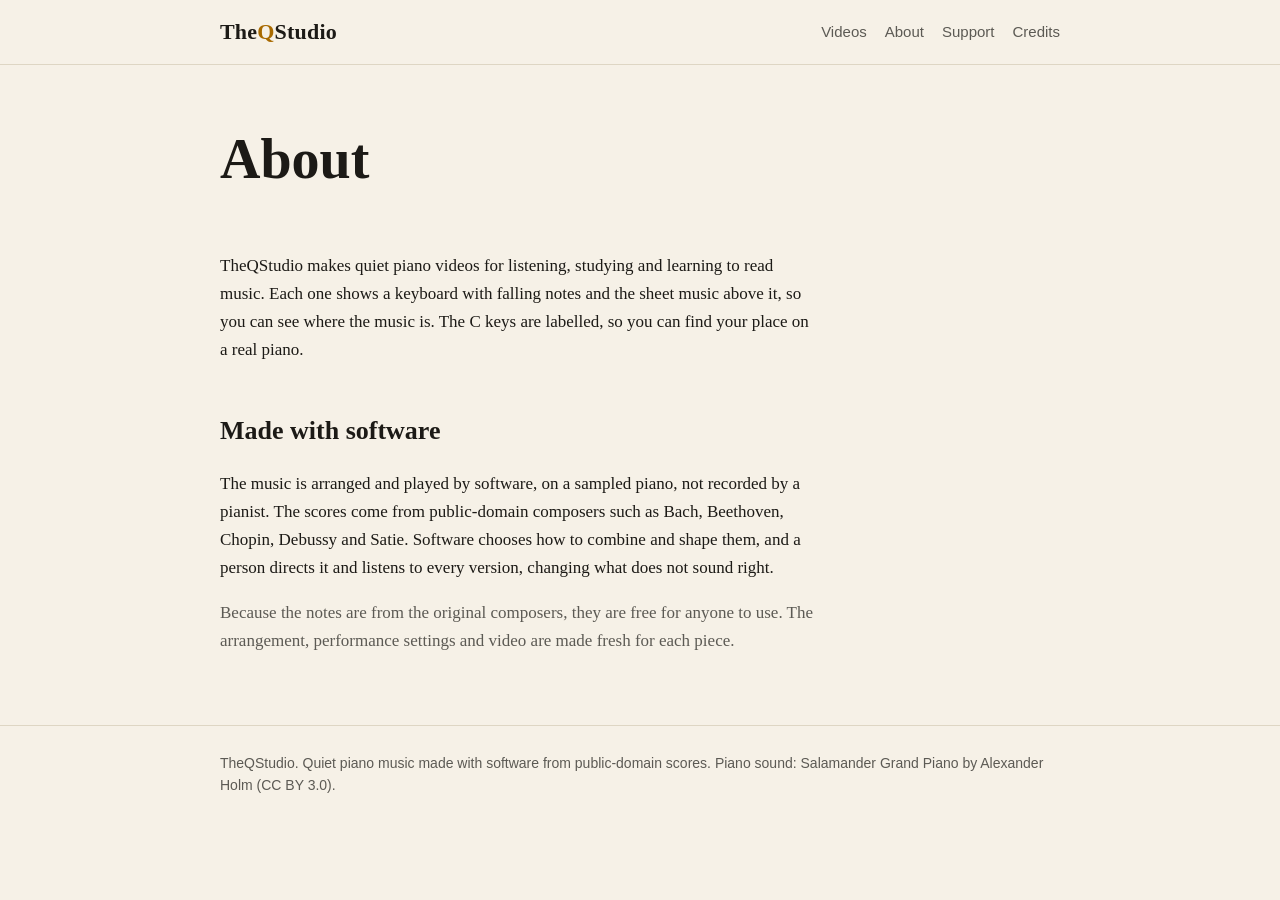
==== about.html @ 4e8011fa "Initial site" ====
<!doctype html>
<html lang="en"><head><meta charset="utf-8"><meta name="viewport" content="width=device-width,initial-scale=1">
<title>About | TheQStudio</title><meta name="description" content="What TheQStudio is and how the music is made.">
<meta name="robots" content="index,follow"><meta name="referrer" content="no-referrer">
<link rel="stylesheet" href="style.css"></head><body>
<header><div class="wrap"><a class="brand" href="index.html">The<b>Q</b>Studio</a>
<nav><a href="index.html#videos">Videos</a><a href="about.html">About</a><a href="support.html">Support</a><a href="credits.html">Credits</a></nav></div></header>
<main class="wrap">
<section class="hero"><h1>About</h1></section>
<p>TheQStudio makes quiet piano videos for listening, studying and learning to read music. Each one shows a keyboard with falling notes and the sheet music above it, so you can see where the music is. The C keys are labelled, so you can find your place on a real piano.</p>
<h2 class="s">Made with software</h2>
<p>The music is arranged and played by software, on a sampled piano, not recorded by a pianist. The scores come from public-domain composers such as Bach, Beethoven, Chopin, Debussy and Satie. Software chooses how to combine and shape them, and a person directs it and listens to every version, changing what does not sound right.</p>
<p class="muted">Because the notes are from the original composers, they are free for anyone to use. The arrangement, performance settings and video are made fresh for each piece.</p>
</main><footer><div class="wrap">TheQStudio. Quiet piano music made with software from public-domain scores. Piano sound: Salamander Grand Piano by Alexander Holm (CC BY 3.0).</div></footer></body></html>
---- style.css ----
:root{--bg:#0b0e14;--panel:#121722;--ink:#f3eee2;--muted:#aab0c0;--gold:#ffc450;--line:#232a3a}
@media (prefers-color-scheme:light){:root{--bg:#f6f1e7;--panel:#fffaf0;--ink:#1c1a16;--muted:#5c5a54;--gold:#a86a00;--line:#ded6c4}}
*{box-sizing:border-box}html{scroll-behavior:smooth}
body{margin:0;background:var(--bg);color:var(--ink);font:17px/1.65 Georgia,"Times New Roman",serif}
a{color:var(--gold)}a:hover{text-decoration-thickness:2px}
.wrap{max-width:880px;margin:0 auto;padding:0 20px}
header{border-bottom:1px solid var(--line)}
header .wrap{display:flex;align-items:center;justify-content:space-between;gap:16px;padding-top:18px;padding-bottom:18px;flex-wrap:wrap}
.brand{font:700 22px/1 Georgia,serif;color:var(--ink);text-decoration:none;letter-spacing:.2px}.brand b{color:var(--gold)}
nav a{font:15px -apple-system,"Helvetica Neue",Arial,sans-serif;color:var(--muted);text-decoration:none;margin-left:18px}nav a:hover{color:var(--gold)}
.hero{padding:64px 0 30px}.hero h1{font-size:clamp(34px,6vw,56px);line-height:1.1;margin:0 0 14px}
.hero p{color:var(--muted);font-size:19px;max-width:640px;margin:0}
.card{display:block;background:var(--panel);border:1px solid var(--line);border-radius:14px;overflow:hidden;text-decoration:none;color:inherit;margin:30px 0}
.card img{width:100%;display:block;aspect-ratio:16/9;object-fit:cover}
.card div{padding:16px 20px 20px}.card h2{margin:0 0 4px;font-size:24px}.card p{margin:0;color:var(--muted);font:15px/1.5 -apple-system,"Helvetica Neue",Arial,sans-serif}
.tag{display:inline-block;font:600 12px/1 -apple-system,Arial,sans-serif;letter-spacing:.08em;text-transform:uppercase;color:var(--gold);margin-bottom:8px}
h2.s{font-size:26px;margin:46px 0 10px}p,li{max-width:70ch}
ul.plain{padding-left:20px}.muted{color:var(--muted)}
.chapters{font:15px/1.9 ui-monospace,Menlo,monospace;background:var(--panel);border:1px solid var(--line);border-radius:10px;padding:14px 18px;margin:12px 0}
.video{position:relative;aspect-ratio:16/9;background:var(--panel);border:1px solid var(--line);border-radius:14px;display:grid;place-items:center;text-align:center;padding:20px;color:var(--muted);font:16px -apple-system,Arial,sans-serif}
.video iframe{position:absolute;inset:0;width:100%;height:100%;border:0;border-radius:14px}
footer{border-top:1px solid var(--line);margin-top:70px;padding:26px 0 40px;color:var(--muted);font:14px/1.6 -apple-system,"Helvetica Neue",Arial,sans-serif}
.btn{display:inline-block;background:var(--gold);color:#16120a;text-decoration:none;font:700 16px -apple-system,Arial,sans-serif;padding:12px 22px;border-radius:999px}
.btn[aria-disabled=true]{opacity:.45;pointer-events:none}
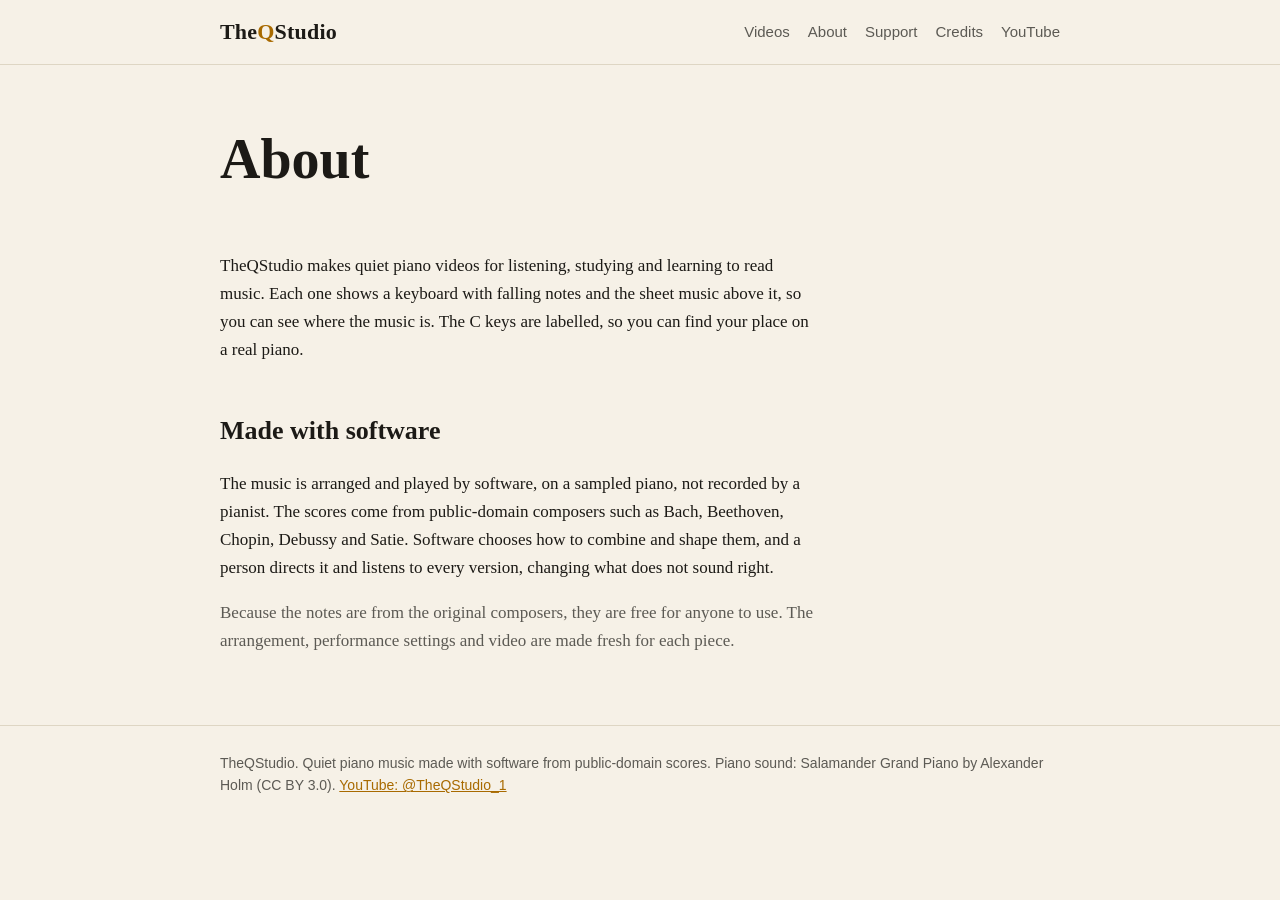
==== commit df391a14: "Add YouTube channel link" ====
--- a/about.html
+++ b/about.html
@@ -4,11 +4,11 @@
 <meta name="robots" content="index,follow"><meta name="referrer" content="no-referrer">
 <link rel="stylesheet" href="style.css"></head><body>
 <header><div class="wrap"><a class="brand" href="index.html">The<b>Q</b>Studio</a>
-<nav><a href="index.html#videos">Videos</a><a href="about.html">About</a><a href="support.html">Support</a><a href="credits.html">Credits</a></nav></div></header>
+<nav><a href="index.html#videos">Videos</a><a href="about.html">About</a><a href="support.html">Support</a><a href="credits.html">Credits</a><a href="https://www.youtube.com/@TheQStudio_1" rel="noopener">YouTube</a></nav></div></header>
 <main class="wrap">
 <section class="hero"><h1>About</h1></section>
 <p>TheQStudio makes quiet piano videos for listening, studying and learning to read music. Each one shows a keyboard with falling notes and the sheet music above it, so you can see where the music is. The C keys are labelled, so you can find your place on a real piano.</p>
 <h2 class="s">Made with software</h2>
 <p>The music is arranged and played by software, on a sampled piano, not recorded by a pianist. The scores come from public-domain composers such as Bach, Beethoven, Chopin, Debussy and Satie. Software chooses how to combine and shape them, and a person directs it and listens to every version, changing what does not sound right.</p>
 <p class="muted">Because the notes are from the original composers, they are free for anyone to use. The arrangement, performance settings and video are made fresh for each piece.</p>
-</main><footer><div class="wrap">TheQStudio. Quiet piano music made with software from public-domain scores. Piano sound: Salamander Grand Piano by Alexander Holm (CC BY 3.0).</div></footer></body></html>+</main><footer><div class="wrap">TheQStudio. Quiet piano music made with software from public-domain scores. Piano sound: Salamander Grand Piano by Alexander Holm (CC BY 3.0). <a href="https://www.youtube.com/@TheQStudio_1" rel="noopener">YouTube: @TheQStudio_1</a></div></footer></body></html>
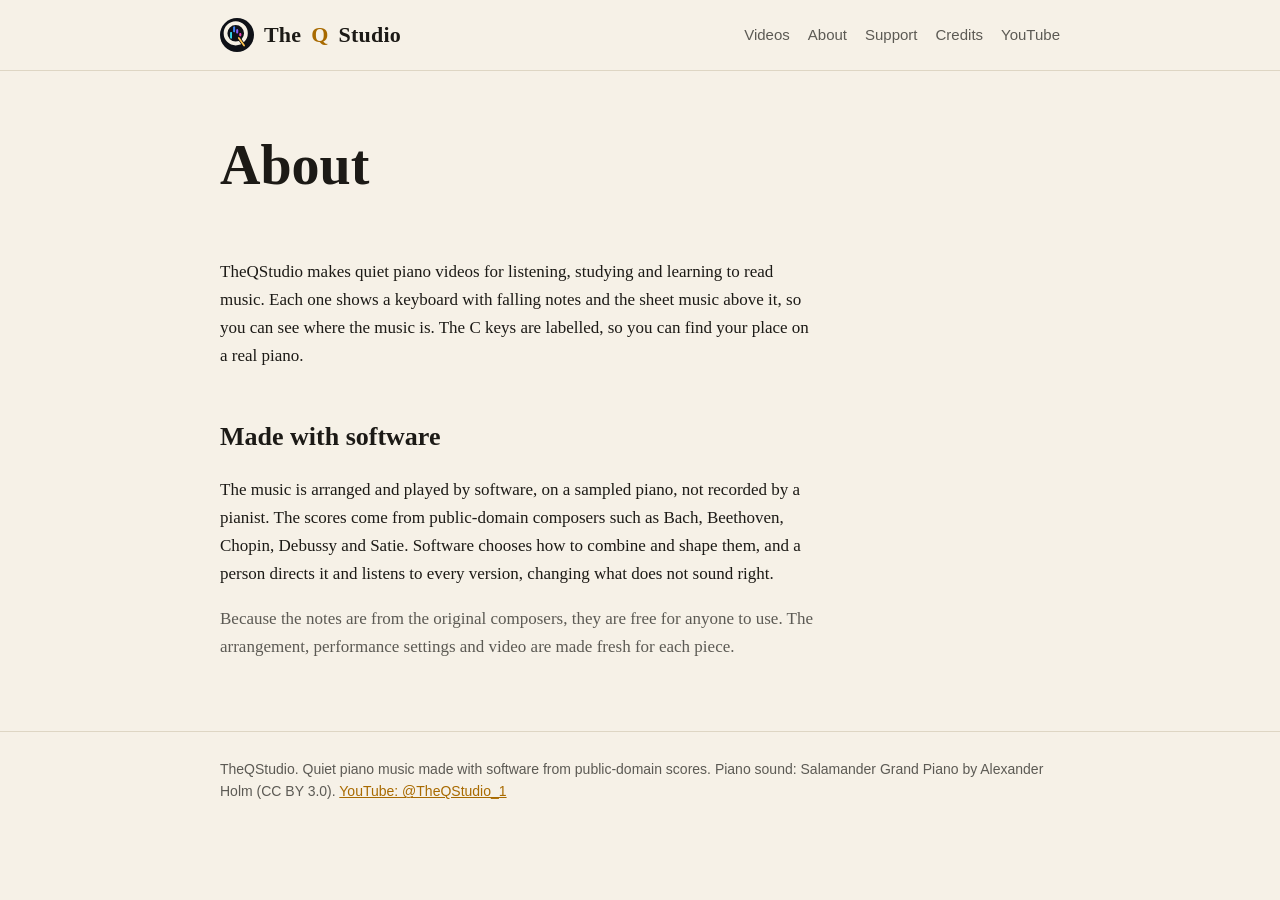
==== commit c156c955: "Add logo mark to header and favicon Co-Authored-By: Claude Sonnet 5.5 <noreply@anthropic.com>" ====
--- a/about.html
+++ b/about.html
@@ -1,9 +1,9 @@
 <!doctype html>
-<html lang="en"><head><meta charset="utf-8"><meta name="viewport" content="width=device-width,initial-scale=1">
+<html lang="en"><head><meta charset="utf-8"><meta name="viewport" content="width=device-width,initial-scale=1"><link rel="icon" type="image/svg+xml" href="assets/logo.svg"><link rel="icon" type="image/png" sizes="32x32" href="assets/favicon-32.png"><link rel="apple-touch-icon" href="assets/apple-touch-icon.png">
 <title>About | TheQStudio</title><meta name="description" content="What TheQStudio is and how the music is made.">
 <meta name="robots" content="index,follow"><meta name="referrer" content="no-referrer">
 <link rel="stylesheet" href="style.css"></head><body>
-<header><div class="wrap"><a class="brand" href="index.html">The<b>Q</b>Studio</a>
+<header><div class="wrap"><a class="brand" href="index.html"><img src="assets/logo.svg" alt="" width="34" height="34">The<b>Q</b>Studio</a>
 <nav><a href="index.html#videos">Videos</a><a href="about.html">About</a><a href="support.html">Support</a><a href="credits.html">Credits</a><a href="https://www.youtube.com/@TheQStudio_1" rel="noopener">YouTube</a></nav></div></header>
 <main class="wrap">
 <section class="hero"><h1>About</h1></section>
--- a/style.css
+++ b/style.css
@@ -6,7 +6,7 @@
 .wrap{max-width:880px;margin:0 auto;padding:0 20px}
 header{border-bottom:1px solid var(--line)}
 header .wrap{display:flex;align-items:center;justify-content:space-between;gap:16px;padding-top:18px;padding-bottom:18px;flex-wrap:wrap}
-.brand{font:700 22px/1 Georgia,serif;color:var(--ink);text-decoration:none;letter-spacing:.2px}.brand b{color:var(--gold)}
+.brand{display:inline-flex;align-items:center;gap:10px;font:700 22px/1 Georgia,serif;color:var(--ink);text-decoration:none;letter-spacing:.2px}.brand b{color:var(--gold)}
 nav a{font:15px -apple-system,"Helvetica Neue",Arial,sans-serif;color:var(--muted);text-decoration:none;margin-left:18px}nav a:hover{color:var(--gold)}
 .hero{padding:64px 0 30px}.hero h1{font-size:clamp(34px,6vw,56px);line-height:1.1;margin:0 0 14px}
 .hero p{color:var(--muted);font-size:19px;max-width:640px;margin:0}
@@ -22,3 +22,4 @@
 footer{border-top:1px solid var(--line);margin-top:70px;padding:26px 0 40px;color:var(--muted);font:14px/1.6 -apple-system,"Helvetica Neue",Arial,sans-serif}
 .btn{display:inline-block;background:var(--gold);color:#16120a;text-decoration:none;font:700 16px -apple-system,Arial,sans-serif;padding:12px 22px;border-radius:999px}
 .btn[aria-disabled=true]{opacity:.45;pointer-events:none}
+.brand img{border-radius:50%}
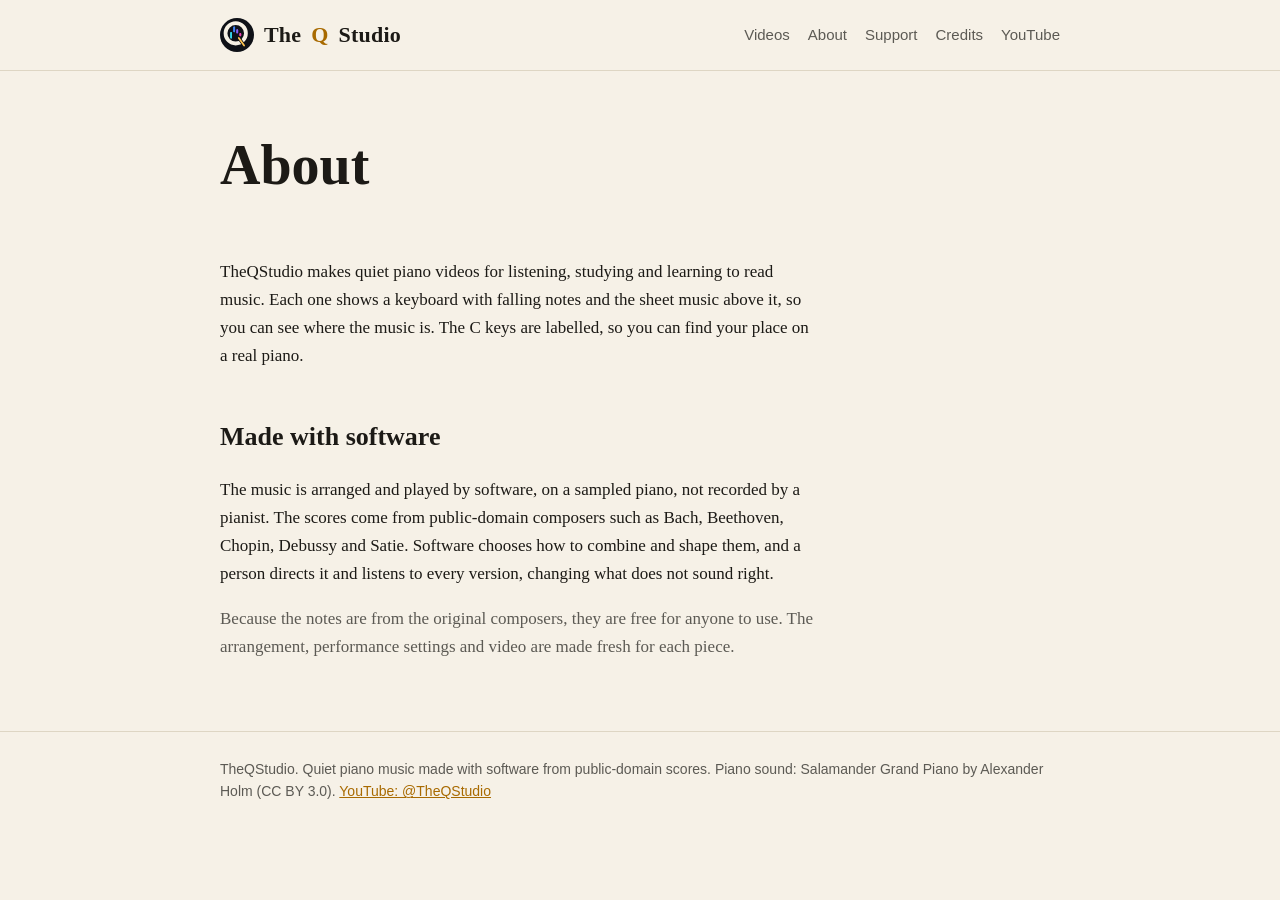
==== commit aea1fefc: "Update YouTube handle to @TheQStudio" ====
--- a/about.html
+++ b/about.html
@@ -4,11 +4,11 @@
 <meta name="robots" content="index,follow"><meta name="referrer" content="no-referrer">
 <link rel="stylesheet" href="style.css"></head><body>
 <header><div class="wrap"><a class="brand" href="index.html"><img src="assets/logo.svg" alt="" width="34" height="34">The<b>Q</b>Studio</a>
-<nav><a href="index.html#videos">Videos</a><a href="about.html">About</a><a href="support.html">Support</a><a href="credits.html">Credits</a><a href="https://www.youtube.com/@TheQStudio_1" rel="noopener">YouTube</a></nav></div></header>
+<nav><a href="index.html#videos">Videos</a><a href="about.html">About</a><a href="support.html">Support</a><a href="credits.html">Credits</a><a href="https://www.youtube.com/@TheQStudio" rel="noopener">YouTube</a></nav></div></header>
 <main class="wrap">
 <section class="hero"><h1>About</h1></section>
 <p>TheQStudio makes quiet piano videos for listening, studying and learning to read music. Each one shows a keyboard with falling notes and the sheet music above it, so you can see where the music is. The C keys are labelled, so you can find your place on a real piano.</p>
 <h2 class="s">Made with software</h2>
 <p>The music is arranged and played by software, on a sampled piano, not recorded by a pianist. The scores come from public-domain composers such as Bach, Beethoven, Chopin, Debussy and Satie. Software chooses how to combine and shape them, and a person directs it and listens to every version, changing what does not sound right.</p>
 <p class="muted">Because the notes are from the original composers, they are free for anyone to use. The arrangement, performance settings and video are made fresh for each piece.</p>
-</main><footer><div class="wrap">TheQStudio. Quiet piano music made with software from public-domain scores. Piano sound: Salamander Grand Piano by Alexander Holm (CC BY 3.0). <a href="https://www.youtube.com/@TheQStudio_1" rel="noopener">YouTube: @TheQStudio_1</a></div></footer></body></html>+</main><footer><div class="wrap">TheQStudio. Quiet piano music made with software from public-domain scores. Piano sound: Salamander Grand Piano by Alexander Holm (CC BY 3.0). <a href="https://www.youtube.com/@TheQStudio" rel="noopener">YouTube: @TheQStudio</a></div></footer></body></html>
--- a/style.css
+++ b/style.css
@@ -23,3 +23,6 @@
 .btn{display:inline-block;background:var(--gold);color:#16120a;text-decoration:none;font:700 16px -apple-system,Arial,sans-serif;padding:12px 22px;border-radius:999px}
 .btn[aria-disabled=true]{opacity:.45;pointer-events:none}
 .brand img{border-radius:50%}
+
+.grid{display:grid;grid-template-columns:repeat(2,1fr);gap:20px;margin:30px 0}.grid .card{margin:0}.grid .card h2{font-size:18px}.grid .card p{font-size:13.5px}.grid .card div{padding:12px 14px 16px}
+@media(max-width:520px){.grid{grid-template-columns:1fr}}
